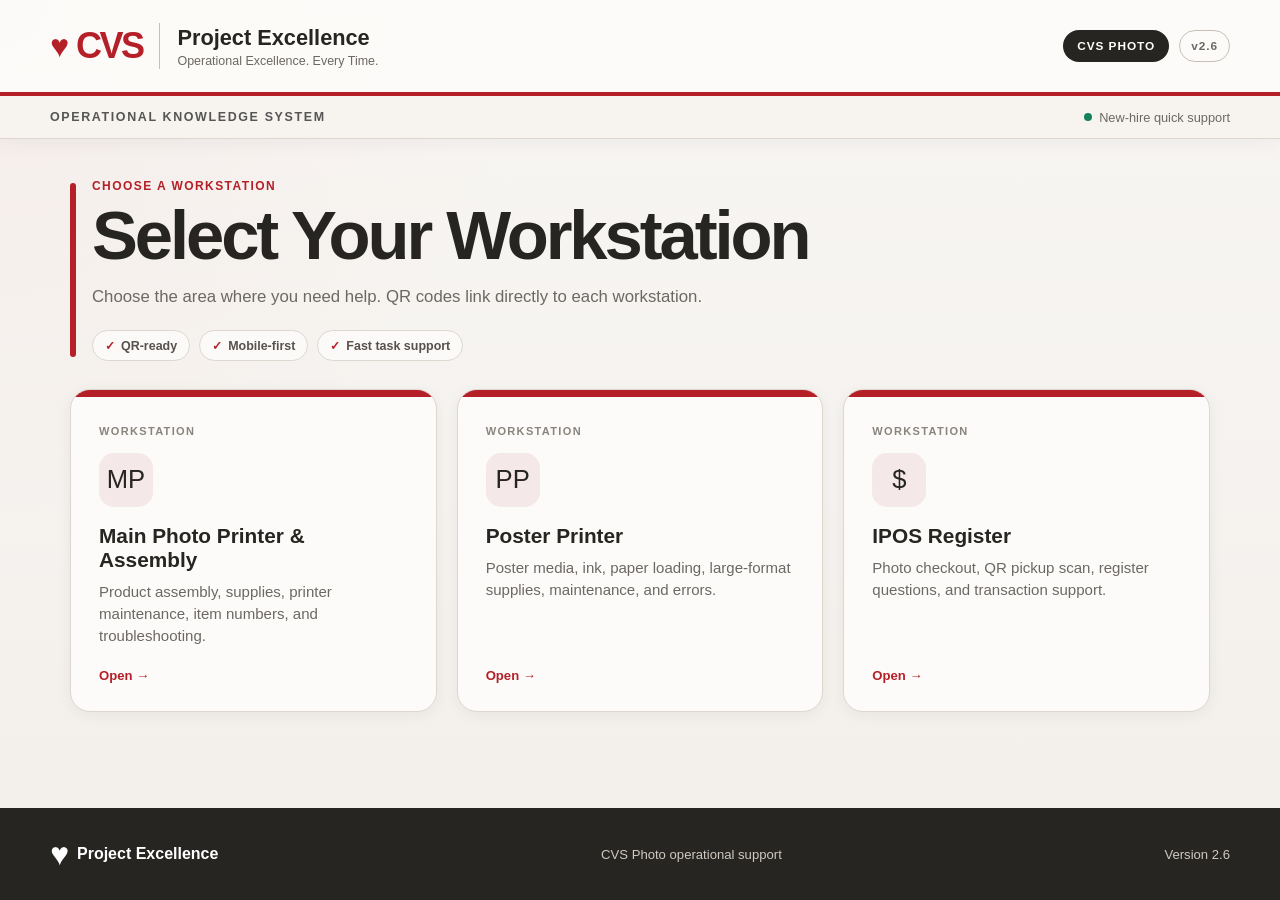
==== index.html @ 7163fd28 "Improve product guide presentation images" ====
<!doctype html>
<html lang="en">
<head>
  <meta charset="utf-8" />
  <meta name="viewport" content="width=device-width, initial-scale=1" />
  <meta http-equiv="Cache-Control" content="no-cache, no-store, must-revalidate" />
  <meta http-equiv="Pragma" content="no-cache" />
  <meta http-equiv="Expires" content="0" />
  <meta name="theme-color" content="#b51f27" />
  <meta name="description" content="Project Excellence — CVS Photo operational support." />
  <title>Project Excellence | CVS Photo</title>
  <link rel="stylesheet" href="styles.css?v=20260712-product-image-polish" />
  <link rel="stylesheet" href="guide.css?v=20260712-product-image-polish" />
</head>
<body>
  <div id="app"></div>
  <script src="data.js?v=20260712-product-images-v3"></script>
  <script src="app.js?v=20260712-product-image-polish"></script>
</body>
</html>
---- styles.css ----
:root{--red:#b51f27;--red-dark:#8f171d;--red-soft:#f5e8e8;--ink:#272522;--muted:#6c6863;--paper:#fcfbf9;--canvas:#f2efeb;--line:#ddd7d0;--line-dark:#c8c0b7;--success:#16815d;--shadow:0 10px 30px rgba(49,43,38,.08);--shadow-soft:0 3px 14px rgba(49,43,38,.06);--radius:20px}*{box-sizing:border-box}html{scroll-behavior:smooth}body{margin:0;color:var(--ink);background:radial-gradient(circle at top left,rgba(181,31,39,.035),transparent 34rem),linear-gradient(180deg,#f8f6f3,var(--canvas));font-family:Arial,Helvetica,sans-serif;-webkit-font-smoothing:antialiased}button,input{font:inherit}button{color:inherit}.app-shell{min-height:100vh;display:flex;flex-direction:column}.sr-only{position:absolute;width:1px;height:1px;padding:0;margin:-1px;overflow:hidden;clip:rect(0,0,0,0);white-space:nowrap;border:0}.skip-link{position:absolute;left:-9999px;top:8px;z-index:20;padding:10px 14px;border-radius:8px;background:var(--ink);color:#fff}.skip-link:focus{left:8px}.site-header{background:rgba(252,251,249,.97);box-shadow:0 3px 18px rgba(49,43,38,.055)}.brand-row{width:min(1180px,calc(100% - 40px));min-height:92px;margin:auto;display:flex;align-items:center;justify-content:space-between;gap:24px}.brand-lockup{display:inline-flex;align-items:center;gap:17px;border:0;padding:0;background:transparent;cursor:pointer;text-align:left}.brand-lockup:focus-visible,.card:focus-visible,.back-btn:focus-visible,.primary-action:focus-visible{outline:4px solid rgba(181,31,39,.18);outline-offset:3px}.cvs-brand{display:inline-flex;align-items:center;gap:7px;color:var(--red)}.heart-text{font-size:2rem;line-height:1}.cvs-word{font-size:2.25rem;font-weight:900;letter-spacing:-.07em}.brand-divider{width:1px;height:46px;background:var(--line-dark)}.project-name{display:grid;gap:3px}.project-name strong{font-size:1.36rem}.project-name small{font-size:.78rem;color:var(--muted)}.header-tools{display:flex;align-items:center;gap:10px}.department-pill,.version-pill{display:inline-flex;align-items:center;min-height:32px;border-radius:999px;font-size:.74rem;font-weight:800;letter-spacing:.08em}.department-pill{background:var(--ink);color:#fff;padding:7px 14px}.version-pill{border:1px solid var(--line-dark);color:var(--muted);padding:7px 11px}.red-rule{height:4px;background:var(--red)}.context-row{background:#f7f4f0;border-bottom:1px solid var(--line)}.context-inner{width:min(1180px,calc(100% - 40px));min-height:42px;margin:auto;display:flex;align-items:center;justify-content:space-between;gap:20px}.context-label{font-size:.78rem;text-transform:uppercase;letter-spacing:.13em;font-weight:800;color:#555}.context-status{display:inline-flex;align-items:center;gap:7px;font-size:.8rem;color:var(--muted)}.context-status span{width:8px;height:8px;border-radius:50%;background:var(--success)}.container{width:min(1180px,100%);margin:auto;padding:32px 20px 70px;flex:1;outline:0}.back-btn,.primary-action{min-height:44px;display:inline-flex;align-items:center;justify-content:center;padding:10px 17px;border:1px solid var(--line-dark);border-radius:999px;background:var(--paper);font-weight:800;cursor:pointer;box-shadow:var(--shadow-soft)}.back-btn{min-width:102px;margin:0 0 18px}.primary-action{background:var(--red);color:#fff;border-color:var(--red)}.page-heading{position:relative;max-width:900px;margin:8px 0 28px;padding-left:22px}.page-heading:before{content:"";position:absolute;left:0;top:4px;bottom:4px;width:6px;border-radius:999px;background:var(--red)}.eyebrow{margin:0 0 8px;color:var(--red);font-size:.75rem;font-weight:900;letter-spacing:.12em;text-transform:uppercase}.page-heading h1{margin:0;font-size:clamp(2rem,5vw,3.55rem);line-height:1.03;letter-spacing:-.045em}.page-description{margin:12px 0 0;max-width:780px;color:var(--muted);font-size:1.05rem;line-height:1.55}.home-heading h1{font-size:clamp(2.45rem,6vw,4.3rem)}.hero-chips{display:flex;flex-wrap:wrap;gap:9px;margin-top:20px}.hero-chips span{padding:7px 12px;border:1px solid var(--line);border-radius:999px;background:#fbfaf8;color:#57524d;font-size:.78rem;font-weight:700}.hero-chips span:before{content:"✓";margin-right:6px;color:var(--red)}.card-grid{display:grid;grid-template-columns:repeat(3,minmax(0,1fr));gap:20px}.card{position:relative;min-height:238px;display:flex;flex-direction:column;align-items:flex-start;overflow:hidden;padding:28px;border:1px solid var(--line);border-radius:var(--radius);background:var(--paper);text-align:left;cursor:pointer;box-shadow:var(--shadow-soft);transition:.18s ease}.card:before{content:"";position:absolute;inset:0 0 auto;height:7px;background:var(--red)}.card:hover{transform:translateY(-3px);box-shadow:var(--shadow)}.card-meta{margin:7px 0 16px;color:#8a847e;font-size:.69rem;font-weight:900;letter-spacing:.12em}.card-icon{width:54px;height:54px;display:grid;place-items:center;margin-bottom:17px;border-radius:15px;background:var(--red-soft);font-size:1.6rem}.card-title{font-size:1.3rem;font-weight:900}.card-desc{margin-top:9px;color:var(--muted);font-size:.94rem;line-height:1.48}.card-action{margin-top:auto;padding-top:20px;color:var(--red);font-size:.82rem;font-weight:900}.search-panel{display:grid;grid-template-columns:auto minmax(170px,1fr) minmax(260px,440px) auto;align-items:center;gap:15px;margin-bottom:18px;padding:18px;border:1px solid var(--line);border-radius:16px;background:var(--paper);box-shadow:var(--shadow-soft)}.search-icon{width:46px;height:46px;display:grid;place-items:center;border-radius:13px;background:var(--red-soft);color:var(--red);font-size:1.5rem}.search-copy{display:grid;gap:4px}.search-copy span,.search-results{color:var(--muted);font-size:.82rem}.search{width:100%;min-height:48px;border:1.5px solid var(--line-dark);border-radius:12px;padding:12px 15px;background:#f7f4f0}.search:focus{border-color:var(--red);outline:3px solid rgba(181,31,39,.11)}.table-wrap{overflow-x:auto;border:1px solid var(--line);border-radius:16px;background:var(--paper);box-shadow:var(--shadow-soft)}table{width:100%;border-collapse:collapse;min-width:760px}th{padding:15px 16px;background:var(--ink);color:#fff;text-align:left;font-size:.78rem;text-transform:uppercase}td{padding:15px 16px;border-bottom:1px solid #ece8e3;vertical-align:top;line-height:1.45}tr[hidden]{display:none}.guide{overflow:hidden;border:1px solid var(--line);border-radius:var(--radius);background:var(--paper);box-shadow:var(--shadow)}.guide-banner{display:flex;align-items:center;gap:15px;padding:22px 26px;background:linear-gradient(135deg,var(--red-dark),var(--red));color:#fff}.guide-banner.dark{background:var(--ink)}.guide-banner-icon{width:48px;height:48px;display:grid;place-items:center;border-radius:13px;background:rgba(255,255,255,.14)}.guide-banner span{display:block;font-size:.7rem;font-weight:900;letter-spacing:.12em}.guide-banner strong{font-size:1.26rem}.info-grid{display:grid;grid-template-columns:repeat(3,1fr);gap:13px;padding:22px 26px;border-bottom:1px solid var(--line)}.info-box{padding:14px;border:1px solid var(--line);border-radius:13px;background:#f7f4f0}.info-label{margin-bottom:6px;color:var(--muted);font-size:.72rem;font-weight:900;text-transform:uppercase}.status-pill{display:inline-flex;padding:6px 9px;border-radius:999px;background:#f4e4bd;color:#6c4c00;font-size:.76rem;font-weight:800}.guide-section{display:grid;grid-template-columns:52px 1fr;gap:17px;padding:25px 28px;border-bottom:1px solid #ece8e3}.section-number{width:44px;height:44px;display:grid;place-items:center;border-radius:50%;background:var(--red-soft);color:var(--red);font-weight:900}.support-grid{display:grid;grid-template-columns:repeat(2,1fr)}.support-grid section{padding:25px 28px}.support-grid section+section{border-left:1px solid #ece8e3}.support-grid ul{list-style:none;padding:0}.support-grid li{display:grid;gap:6px;padding:12px 0;border-bottom:1px solid #ece8e3}.support-grid li span{color:var(--muted);font-size:.82rem}.employee-guide{display:grid;gap:24px}.guide-intro,.completion-panel{display:grid;grid-template-columns:minmax(0,1.6fr) minmax(220px,.7fr);gap:24px;align-items:start;padding:clamp(20px,4vw,32px);border:1px solid var(--line);border-radius:var(--radius);background:var(--paper);box-shadow:var(--shadow-soft)}.guide-intro h3,.completion-panel h3{margin:0 0 12px;font-size:1.35rem}.guide-intro ul,.completion-panel ul{margin:0;padding-left:22px}.guide-intro li,.completion-panel li{margin:8px 0;line-height:1.5}.time-card{display:grid;gap:8px;padding:18px;border-radius:16px;background:var(--ink);color:#fff}.time-card span{font-size:.75rem;font-weight:900;letter-spacing:.1em;text-transform:uppercase;color:#ddd7d0}.time-card strong{font-size:1.25rem}.visual-steps{display:grid;grid-template-columns:repeat(2,minmax(0,1fr));gap:22px}.visual-step{overflow:hidden;border:1px solid var(--line);border-radius:var(--radius);background:var(--paper);box-shadow:var(--shadow-soft)}.visual-step-media{aspect-ratio:3/2;background:#eee9e3}.visual-step-media img{display:block;width:100%;height:100%;object-fit:cover}.visual-step-copy{display:grid;grid-template-columns:48px minmax(0,1fr);gap:14px;padding:20px}.visual-step-number{width:44px;height:44px;display:grid;place-items:center;border-radius:50%;background:var(--red);color:#fff;font-weight:900;font-size:1.1rem}.visual-step h3{margin:2px 0 8px;font-size:1.2rem}.visual-step p{margin:0;color:var(--muted);line-height:1.52}.stop-card{display:grid;grid-template-columns:38px 1fr;gap:12px;padding:16px;border:1px solid #e1c2a3;border-radius:14px;background:#f7efe4}.stop-card>span{width:34px;height:34px;display:grid;place-items:center;border-radius:50%;background:var(--red-dark);color:#fff;font-weight:900}.stop-card p{margin:3px 0;line-height:1.5}.site-footer{margin-top:auto;background:var(--ink);color:#fff}.footer-inner{width:min(1180px,calc(100% - 40px));min-height:92px;margin:auto;display:flex;align-items:center;justify-content:space-between;gap:20px}.footer-brand{display:flex;align-items:center;gap:8px;font-weight:900}.footer-inner p,.footer-version{color:#cfc9c2;font-size:.82rem}@media(max-width:920px){.card-grid,.visual-steps{grid-template-columns:repeat(2,minmax(0,1fr))}.search-panel{grid-template-columns:auto 1fr}.search,.search-results{grid-column:1/-1}}@media(max-width:700px){.brand-row,.context-inner,.footer-inner{width:min(100% - 28px,1180px)}.brand-row{min-height:82px}.cvs-word{font-size:1.8rem}.project-name strong{font-size:1.05rem}.project-name small,.department-pill,.context-status{display:none}.container{padding:24px 14px 52px}.page-heading{padding-left:17px}.card-grid,.visual-steps,.info-grid,.guide-intro,.completion-panel,.support-grid{grid-template-columns:1fr}.card{min-height:218px;padding:24px}.support-grid section+section{border-left:0;border-top:1px solid #ece8e3}.visual-step-copy{padding:17px}.footer-inner{min-height:112px;flex-wrap:wrap;padding:22px 0}.footer-inner p{width:100%;order:3}}@media(max-width:480px){.brand-row{gap:10px}.brand-lockup{gap:10px}.brand-divider{display:none}.project-name strong{font-size:.95rem}.version-pill{padding:6px 8px}.page-heading h1{font-size:2rem}.visual-step-copy{grid-template-columns:40px 1fr}.visual-step-number{width:38px;height:38px}}@media(prefers-reduced-motion:reduce){*{scroll-behavior:auto!important;transition:none!important}}
---- guide.css ----
.simple-guide{overflow:hidden}.simple-guide .guide-section{align-items:start}.simple-guide .guide-section.material-note,.simple-guide .guide-steps-section{grid-template-columns:1fr}.simple-guide .guide-section>div{min-width:0}.simple-guide .guide-section h3{margin:6px 0 10px;font-size:1.35rem}.simple-guide .guide-section p{margin:0;color:var(--muted);line-height:1.58}.simple-guide .guide-steps-section{border-bottom:0}.simple-guide .guide-steps-section .visual-steps{margin-top:20px}.simple-guide .instruction-step{overflow:hidden}.simple-guide .visual-step-media{display:block;aspect-ratio:auto;padding:0;background:#f4f1ed;overflow:hidden}.simple-guide .visual-step-media:before{content:none}.simple-guide .visual-step-media img{display:block;width:100%;height:auto;max-width:940px;margin:0 auto;object-fit:contain;background:#f4f1ed;border-radius:0;box-shadow:none;image-rendering:auto}.simple-guide .visual-step-copy>div{min-width:0}.simple-guide .visual-step h3{margin:2px 0 8px;font-size:1.2rem}.simple-guide .visual-step p{margin:0;color:var(--muted);line-height:1.52}@media(max-width:700px){.simple-guide .guide-section{grid-template-columns:44px minmax(0,1fr);gap:13px;padding:20px 16px}.simple-guide .guide-section.material-note,.simple-guide .guide-steps-section{grid-template-columns:1fr}.simple-guide .section-number{width:40px;height:40px}.simple-guide .guide-steps-section .visual-steps{grid-template-columns:1fr;gap:18px}}@media(max-width:480px){.simple-guide .visual-step-copy{grid-template-columns:40px minmax(0,1fr);padding:16px}.simple-guide .visual-step-number{width:38px;height:38px}}
.printer-guide{display:grid;gap:0}.printer-hero{display:grid;grid-template-columns:minmax(0,1fr) minmax(320px,.9fr);gap:24px;align-items:stretch;padding:28px;border-bottom:1px solid #ece8e3}.printer-hero h3{margin:0 0 10px;font-size:1.45rem}.printer-hero p{margin:0;color:var(--muted);line-height:1.56}.printer-hero figure{margin:0;overflow:hidden;border:1px solid var(--line);border-radius:16px;background:#f4f1ed}.printer-hero img{display:block;width:100%;height:100%;min-height:280px;object-fit:cover}.printer-actions{display:grid;grid-template-columns:repeat(2,minmax(0,1fr));gap:12px;margin-top:20px}.printer-action{min-height:108px;display:grid;grid-template-columns:auto minmax(0,1fr);gap:4px 10px;align-content:start;padding:15px;border:1px solid var(--line);border-radius:12px;background:#f7f4f0;text-align:left;cursor:pointer}.printer-action:hover{border-color:var(--red);background:#fff}.printer-action span{grid-row:1/3;width:42px;height:42px;display:grid;place-items:center;border-radius:50%;background:var(--red);color:#fff;font-size:.72rem;font-weight:900}.printer-action strong{font-size:1rem}.printer-action small{color:var(--muted);line-height:1.35}.printer-panels{display:grid;grid-template-columns:repeat(3,minmax(0,1fr));gap:0;border-bottom:1px solid #ece8e3}.printer-panel{padding:24px 26px}.printer-panel+.printer-panel{border-left:1px solid #ece8e3}.printer-panel h3{margin:0 0 12px;font-size:1.16rem}.printer-panel ul,.printer-checks ul{display:grid;gap:9px;margin:0;padding:0;list-style:none}.printer-panel li,.printer-checks li{position:relative;padding-left:20px;color:var(--muted);line-height:1.45}.printer-panel li:before,.printer-checks li:before{content:"";position:absolute;left:0;top:.58em;width:8px;height:8px;border-radius:50%;background:var(--red)}.printer-guide .guide-steps-section{grid-template-columns:1fr;border-bottom:1px solid #ece8e3}.printer-checks{display:grid;grid-template-columns:minmax(220px,.55fr) minmax(0,1fr);gap:24px;padding:26px 28px}.printer-checks h3{margin:0;font-size:1.25rem}@media(max-width:860px){.printer-hero,.printer-checks{grid-template-columns:1fr}.printer-panels{grid-template-columns:1fr}.printer-panel+.printer-panel{border-left:0;border-top:1px solid #ece8e3}.printer-hero img{height:auto;min-height:0}}@media(max-width:560px){.printer-hero{padding:20px 16px}.printer-actions{grid-template-columns:1fr}.printer-action{min-height:0}.printer-panel,.printer-checks{padding:20px 16px}.printer-guide .guide-steps-section{grid-template-columns:1fr;padding:20px 16px}}
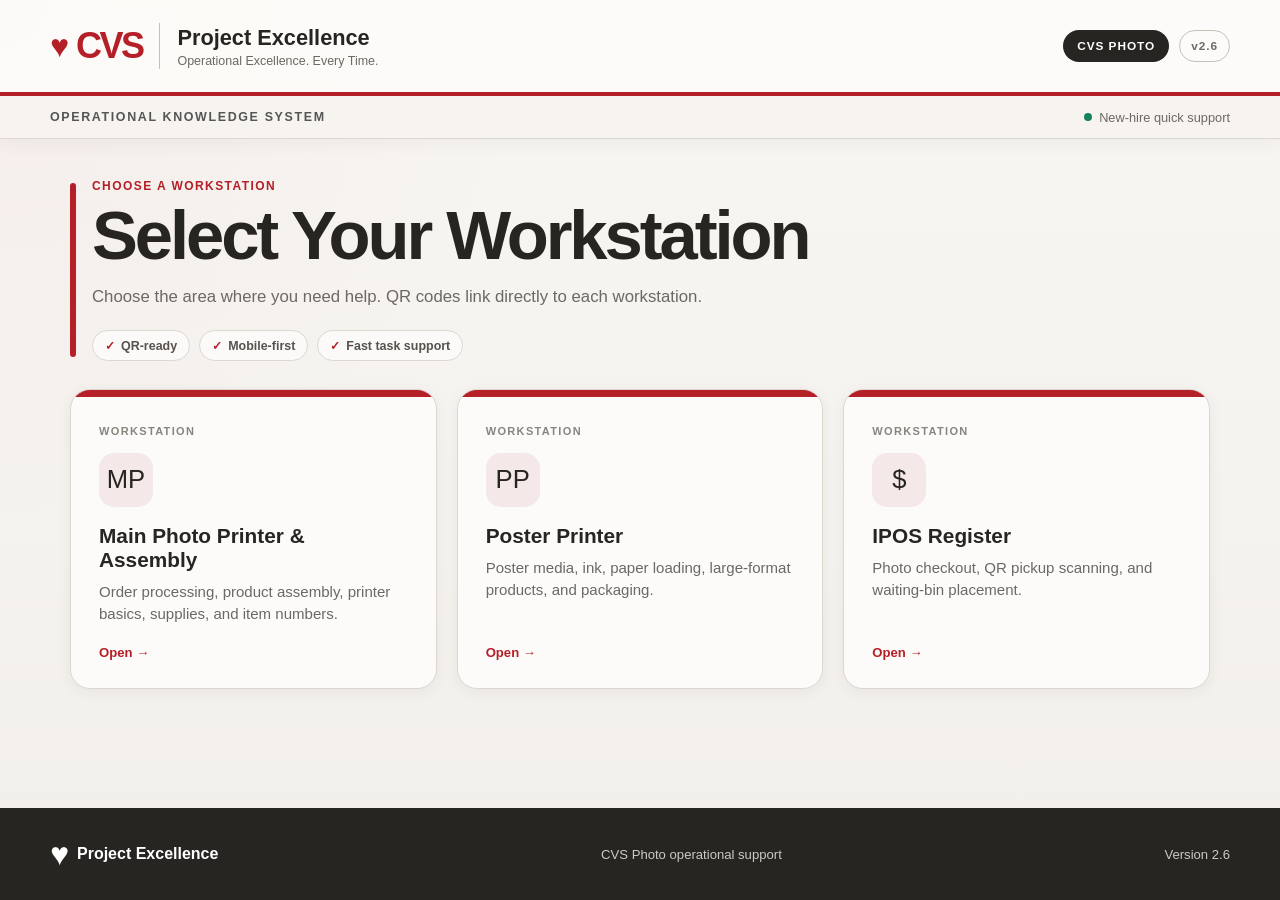
==== commit 55bff4ca: "Make basic photo guides operational" ====
--- a/index.html
+++ b/index.html
@@ -14,7 +14,7 @@
 </head>
 <body>
   <div id="app"></div>
-  <script src="data.js?v=20260712-product-images-v3"></script>
+  <script src="data.js?v=20260712-basic-guide-completion"></script>
   <script src="app.js?v=20260712-product-image-polish"></script>
 </body>
 </html>
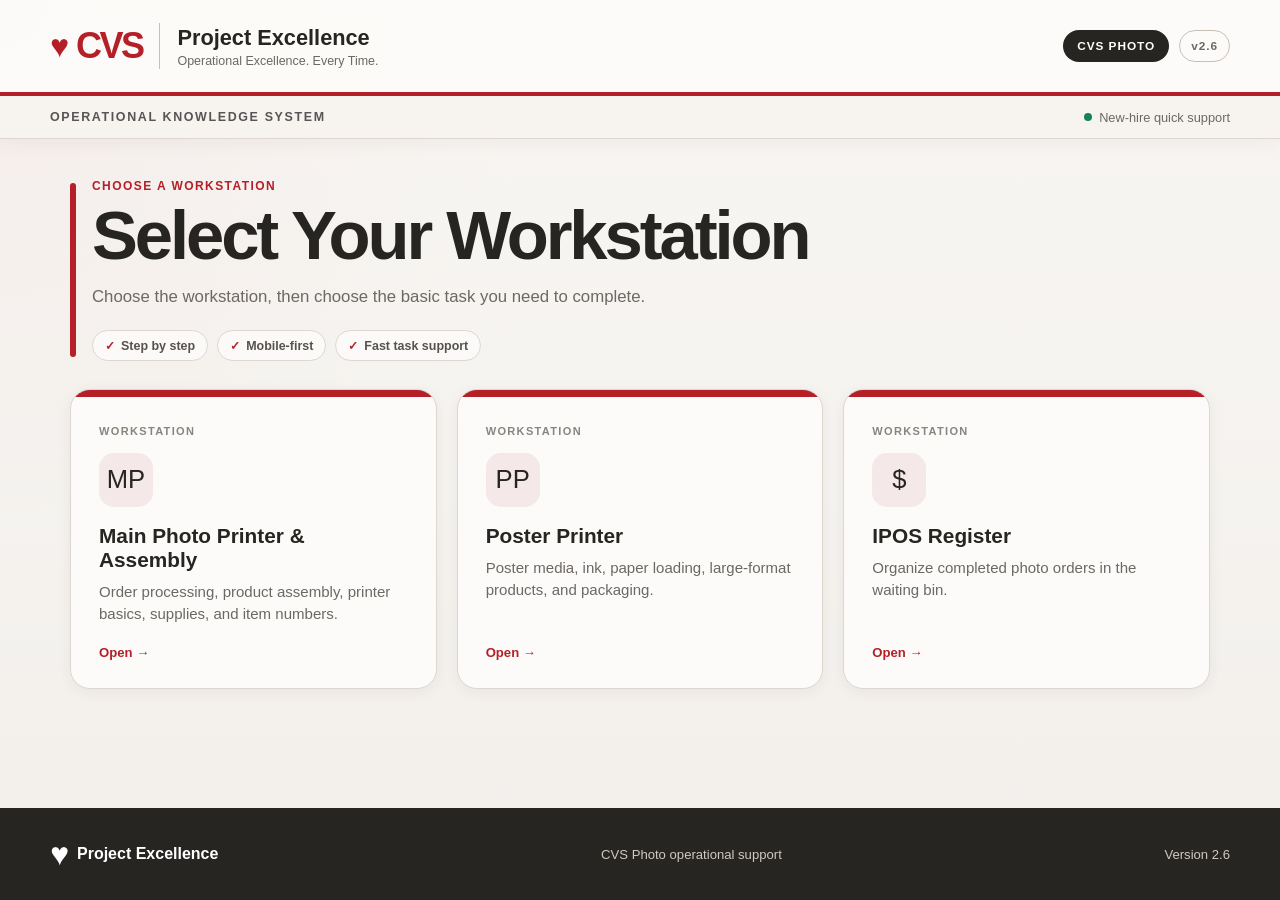
==== commit 5b8c2a54: "Make operational guides new-hire ready" ====
--- a/index.html
+++ b/index.html
@@ -9,12 +9,12 @@
   <meta name="theme-color" content="#b51f27" />
   <meta name="description" content="Project Excellence — CVS Photo operational support." />
   <title>Project Excellence | CVS Photo</title>
-  <link rel="stylesheet" href="styles.css?v=20260712-product-image-polish" />
-  <link rel="stylesheet" href="guide.css?v=20260712-product-image-polish" />
+  <link rel="stylesheet" href="styles.css?v=20260713-operational-qa" />
+  <link rel="stylesheet" href="guide.css?v=20260713-operational-qa" />
 </head>
 <body>
   <div id="app"></div>
-  <script src="data.js?v=20260712-basic-guide-completion"></script>
-  <script src="app.js?v=20260712-product-image-polish"></script>
+  <script src="data.js?v=20260713-operational-qa"></script>
+  <script src="app.js?v=20260713-operational-qa"></script>
 </body>
 </html>
--- a/styles.css
+++ b/styles.css
@@ -1 +1,2 @@
-:root{--red:#b51f27;--red-dark:#8f171d;--red-soft:#f5e8e8;--ink:#272522;--muted:#6c6863;--paper:#fcfbf9;--canvas:#f2efeb;--line:#ddd7d0;--line-dark:#c8c0b7;--success:#16815d;--shadow:0 10px 30px rgba(49,43,38,.08);--shadow-soft:0 3px 14px rgba(49,43,38,.06);--radius:20px}*{box-sizing:border-box}html{scroll-behavior:smooth}body{margin:0;color:var(--ink);background:radial-gradient(circle at top left,rgba(181,31,39,.035),transparent 34rem),linear-gradient(180deg,#f8f6f3,var(--canvas));font-family:Arial,Helvetica,sans-serif;-webkit-font-smoothing:antialiased}button,input{font:inherit}button{color:inherit}.app-shell{min-height:100vh;display:flex;flex-direction:column}.sr-only{position:absolute;width:1px;height:1px;padding:0;margin:-1px;overflow:hidden;clip:rect(0,0,0,0);white-space:nowrap;border:0}.skip-link{position:absolute;left:-9999px;top:8px;z-index:20;padding:10px 14px;border-radius:8px;background:var(--ink);color:#fff}.skip-link:focus{left:8px}.site-header{background:rgba(252,251,249,.97);box-shadow:0 3px 18px rgba(49,43,38,.055)}.brand-row{width:min(1180px,calc(100% - 40px));min-height:92px;margin:auto;display:flex;align-items:center;justify-content:space-between;gap:24px}.brand-lockup{display:inline-flex;align-items:center;gap:17px;border:0;padding:0;background:transparent;cursor:pointer;text-align:left}.brand-lockup:focus-visible,.card:focus-visible,.back-btn:focus-visible,.primary-action:focus-visible{outline:4px solid rgba(181,31,39,.18);outline-offset:3px}.cvs-brand{display:inline-flex;align-items:center;gap:7px;color:var(--red)}.heart-text{font-size:2rem;line-height:1}.cvs-word{font-size:2.25rem;font-weight:900;letter-spacing:-.07em}.brand-divider{width:1px;height:46px;background:var(--line-dark)}.project-name{display:grid;gap:3px}.project-name strong{font-size:1.36rem}.project-name small{font-size:.78rem;color:var(--muted)}.header-tools{display:flex;align-items:center;gap:10px}.department-pill,.version-pill{display:inline-flex;align-items:center;min-height:32px;border-radius:999px;font-size:.74rem;font-weight:800;letter-spacing:.08em}.department-pill{background:var(--ink);color:#fff;padding:7px 14px}.version-pill{border:1px solid var(--line-dark);color:var(--muted);padding:7px 11px}.red-rule{height:4px;background:var(--red)}.context-row{background:#f7f4f0;border-bottom:1px solid var(--line)}.context-inner{width:min(1180px,calc(100% - 40px));min-height:42px;margin:auto;display:flex;align-items:center;justify-content:space-between;gap:20px}.context-label{font-size:.78rem;text-transform:uppercase;letter-spacing:.13em;font-weight:800;color:#555}.context-status{display:inline-flex;align-items:center;gap:7px;font-size:.8rem;color:var(--muted)}.context-status span{width:8px;height:8px;border-radius:50%;background:var(--success)}.container{width:min(1180px,100%);margin:auto;padding:32px 20px 70px;flex:1;outline:0}.back-btn,.primary-action{min-height:44px;display:inline-flex;align-items:center;justify-content:center;padding:10px 17px;border:1px solid var(--line-dark);border-radius:999px;background:var(--paper);font-weight:800;cursor:pointer;box-shadow:var(--shadow-soft)}.back-btn{min-width:102px;margin:0 0 18px}.primary-action{background:var(--red);color:#fff;border-color:var(--red)}.page-heading{position:relative;max-width:900px;margin:8px 0 28px;padding-left:22px}.page-heading:before{content:"";position:absolute;left:0;top:4px;bottom:4px;width:6px;border-radius:999px;background:var(--red)}.eyebrow{margin:0 0 8px;color:var(--red);font-size:.75rem;font-weight:900;letter-spacing:.12em;text-transform:uppercase}.page-heading h1{margin:0;font-size:clamp(2rem,5vw,3.55rem);line-height:1.03;letter-spacing:-.045em}.page-description{margin:12px 0 0;max-width:780px;color:var(--muted);font-size:1.05rem;line-height:1.55}.home-heading h1{font-size:clamp(2.45rem,6vw,4.3rem)}.hero-chips{display:flex;flex-wrap:wrap;gap:9px;margin-top:20px}.hero-chips span{padding:7px 12px;border:1px solid var(--line);border-radius:999px;background:#fbfaf8;color:#57524d;font-size:.78rem;font-weight:700}.hero-chips span:before{content:"✓";margin-right:6px;color:var(--red)}.card-grid{display:grid;grid-template-columns:repeat(3,minmax(0,1fr));gap:20px}.card{position:relative;min-height:238px;display:flex;flex-direction:column;align-items:flex-start;overflow:hidden;padding:28px;border:1px solid var(--line);border-radius:var(--radius);background:var(--paper);text-align:left;cursor:pointer;box-shadow:var(--shadow-soft);transition:.18s ease}.card:before{content:"";position:absolute;inset:0 0 auto;height:7px;background:var(--red)}.card:hover{transform:translateY(-3px);box-shadow:var(--shadow)}.card-meta{margin:7px 0 16px;color:#8a847e;font-size:.69rem;font-weight:900;letter-spacing:.12em}.card-icon{width:54px;height:54px;display:grid;place-items:center;margin-bottom:17px;border-radius:15px;background:var(--red-soft);font-size:1.6rem}.card-title{font-size:1.3rem;font-weight:900}.card-desc{margin-top:9px;color:var(--muted);font-size:.94rem;line-height:1.48}.card-action{margin-top:auto;padding-top:20px;color:var(--red);font-size:.82rem;font-weight:900}.search-panel{display:grid;grid-template-columns:auto minmax(170px,1fr) minmax(260px,440px) auto;align-items:center;gap:15px;margin-bottom:18px;padding:18px;border:1px solid var(--line);border-radius:16px;background:var(--paper);box-shadow:var(--shadow-soft)}.search-icon{width:46px;height:46px;display:grid;place-items:center;border-radius:13px;background:var(--red-soft);color:var(--red);font-size:1.5rem}.search-copy{display:grid;gap:4px}.search-copy span,.search-results{color:var(--muted);font-size:.82rem}.search{width:100%;min-height:48px;border:1.5px solid var(--line-dark);border-radius:12px;padding:12px 15px;background:#f7f4f0}.search:focus{border-color:var(--red);outline:3px solid rgba(181,31,39,.11)}.table-wrap{overflow-x:auto;border:1px solid var(--line);border-radius:16px;background:var(--paper);box-shadow:var(--shadow-soft)}table{width:100%;border-collapse:collapse;min-width:760px}th{padding:15px 16px;background:var(--ink);color:#fff;text-align:left;font-size:.78rem;text-transform:uppercase}td{padding:15px 16px;border-bottom:1px solid #ece8e3;vertical-align:top;line-height:1.45}tr[hidden]{display:none}.guide{overflow:hidden;border:1px solid var(--line);border-radius:var(--radius);background:var(--paper);box-shadow:var(--shadow)}.guide-banner{display:flex;align-items:center;gap:15px;padding:22px 26px;background:linear-gradient(135deg,var(--red-dark),var(--red));color:#fff}.guide-banner.dark{background:var(--ink)}.guide-banner-icon{width:48px;height:48px;display:grid;place-items:center;border-radius:13px;background:rgba(255,255,255,.14)}.guide-banner span{display:block;font-size:.7rem;font-weight:900;letter-spacing:.12em}.guide-banner strong{font-size:1.26rem}.info-grid{display:grid;grid-template-columns:repeat(3,1fr);gap:13px;padding:22px 26px;border-bottom:1px solid var(--line)}.info-box{padding:14px;border:1px solid var(--line);border-radius:13px;background:#f7f4f0}.info-label{margin-bottom:6px;color:var(--muted);font-size:.72rem;font-weight:900;text-transform:uppercase}.status-pill{display:inline-flex;padding:6px 9px;border-radius:999px;background:#f4e4bd;color:#6c4c00;font-size:.76rem;font-weight:800}.guide-section{display:grid;grid-template-columns:52px 1fr;gap:17px;padding:25px 28px;border-bottom:1px solid #ece8e3}.section-number{width:44px;height:44px;display:grid;place-items:center;border-radius:50%;background:var(--red-soft);color:var(--red);font-weight:900}.support-grid{display:grid;grid-template-columns:repeat(2,1fr)}.support-grid section{padding:25px 28px}.support-grid section+section{border-left:1px solid #ece8e3}.support-grid ul{list-style:none;padding:0}.support-grid li{display:grid;gap:6px;padding:12px 0;border-bottom:1px solid #ece8e3}.support-grid li span{color:var(--muted);font-size:.82rem}.employee-guide{display:grid;gap:24px}.guide-intro,.completion-panel{display:grid;grid-template-columns:minmax(0,1.6fr) minmax(220px,.7fr);gap:24px;align-items:start;padding:clamp(20px,4vw,32px);border:1px solid var(--line);border-radius:var(--radius);background:var(--paper);box-shadow:var(--shadow-soft)}.guide-intro h3,.completion-panel h3{margin:0 0 12px;font-size:1.35rem}.guide-intro ul,.completion-panel ul{margin:0;padding-left:22px}.guide-intro li,.completion-panel li{margin:8px 0;line-height:1.5}.time-card{display:grid;gap:8px;padding:18px;border-radius:16px;background:var(--ink);color:#fff}.time-card span{font-size:.75rem;font-weight:900;letter-spacing:.1em;text-transform:uppercase;color:#ddd7d0}.time-card strong{font-size:1.25rem}.visual-steps{display:grid;grid-template-columns:repeat(2,minmax(0,1fr));gap:22px}.visual-step{overflow:hidden;border:1px solid var(--line);border-radius:var(--radius);background:var(--paper);box-shadow:var(--shadow-soft)}.visual-step-media{aspect-ratio:3/2;background:#eee9e3}.visual-step-media img{display:block;width:100%;height:100%;object-fit:cover}.visual-step-copy{display:grid;grid-template-columns:48px minmax(0,1fr);gap:14px;padding:20px}.visual-step-number{width:44px;height:44px;display:grid;place-items:center;border-radius:50%;background:var(--red);color:#fff;font-weight:900;font-size:1.1rem}.visual-step h3{margin:2px 0 8px;font-size:1.2rem}.visual-step p{margin:0;color:var(--muted);line-height:1.52}.stop-card{display:grid;grid-template-columns:38px 1fr;gap:12px;padding:16px;border:1px solid #e1c2a3;border-radius:14px;background:#f7efe4}.stop-card>span{width:34px;height:34px;display:grid;place-items:center;border-radius:50%;background:var(--red-dark);color:#fff;font-weight:900}.stop-card p{margin:3px 0;line-height:1.5}.site-footer{margin-top:auto;background:var(--ink);color:#fff}.footer-inner{width:min(1180px,calc(100% - 40px));min-height:92px;margin:auto;display:flex;align-items:center;justify-content:space-between;gap:20px}.footer-brand{display:flex;align-items:center;gap:8px;font-weight:900}.footer-inner p,.footer-version{color:#cfc9c2;font-size:.82rem}@media(max-width:920px){.card-grid,.visual-steps{grid-template-columns:repeat(2,minmax(0,1fr))}.search-panel{grid-template-columns:auto 1fr}.search,.search-results{grid-column:1/-1}}@media(max-width:700px){.brand-row,.context-inner,.footer-inner{width:min(100% - 28px,1180px)}.brand-row{min-height:82px}.cvs-word{font-size:1.8rem}.project-name strong{font-size:1.05rem}.project-name small,.department-pill,.context-status{display:none}.container{padding:24px 14px 52px}.page-heading{padding-left:17px}.card-grid,.visual-steps,.info-grid,.guide-intro,.completion-panel,.support-grid{grid-template-columns:1fr}.card{min-height:218px;padding:24px}.support-grid section+section{border-left:0;border-top:1px solid #ece8e3}.visual-step-copy{padding:17px}.footer-inner{min-height:112px;flex-wrap:wrap;padding:22px 0}.footer-inner p{width:100%;order:3}}@media(max-width:480px){.brand-row{gap:10px}.brand-lockup{gap:10px}.brand-divider{display:none}.project-name strong{font-size:.95rem}.version-pill{padding:6px 8px}.page-heading h1{font-size:2rem}.visual-step-copy{grid-template-columns:40px 1fr}.visual-step-number{width:38px;height:38px}}@media(prefers-reduced-motion:reduce){*{scroll-behavior:auto!important;transition:none!important}}+:root{--red:#b51f27;--red-dark:#8f171d;--red-soft:#f5e8e8;--ink:#272522;--muted:#6c6863;--paper:#fcfbf9;--canvas:#f2efeb;--line:#ddd7d0;--line-dark:#c8c0b7;--success:#16815d;--shadow:0 10px 30px rgba(49,43,38,.08);--shadow-soft:0 3px 14px rgba(49,43,38,.06);--radius:20px}*{box-sizing:border-box}html{scroll-behavior:smooth}body{margin:0;color:var(--ink);background:radial-gradient(circle at top left,rgba(181,31,39,.035),transparent 34rem),linear-gradient(180deg,#f8f6f3,var(--canvas));font-family:Arial,Helvetica,sans-serif;-webkit-font-smoothing:antialiased}button,input{font:inherit}button{color:inherit}.app-shell{min-height:100vh;display:flex;flex-direction:column}.sr-only{position:absolute;width:1px;height:1px;padding:0;margin:-1px;overflow:hidden;clip:rect(0,0,0,0);white-space:nowrap;border:0}.skip-link{position:absolute;left:-9999px;top:8px;z-index:20;padding:10px 14px;border-radius:8px;background:var(--ink);color:#fff}.skip-link:focus{left:8px}.site-header{background:rgba(252,251,249,.97);box-shadow:0 3px 18px rgba(49,43,38,.055)}.brand-row{width:min(1180px,calc(100% - 40px));min-height:92px;margin:auto;display:flex;align-items:center;justify-content:space-between;gap:24px}.brand-lockup{display:inline-flex;align-items:center;gap:17px;border:0;padding:0;background:transparent;cursor:pointer;text-align:left}.brand-lockup:focus-visible,.card:focus-visible,.back-btn:focus-visible,.primary-action:focus-visible{outline:4px solid rgba(181,31,39,.18);outline-offset:3px}.cvs-brand{display:inline-flex;align-items:center;gap:7px;color:var(--red)}.heart-text{font-size:2rem;line-height:1}.cvs-word{font-size:2.25rem;font-weight:900;letter-spacing:-.07em}.brand-divider{width:1px;height:46px;background:var(--line-dark)}.project-name{display:grid;gap:3px}.project-name strong{font-size:1.36rem}.project-name small{font-size:.78rem;color:var(--muted)}.header-tools{display:flex;align-items:center;gap:10px}.department-pill,.version-pill{display:inline-flex;align-items:center;min-height:32px;border-radius:999px;font-size:.74rem;font-weight:800;letter-spacing:.08em}.department-pill{background:var(--ink);color:#fff;padding:7px 14px}.version-pill{border:1px solid var(--line-dark);color:var(--muted);padding:7px 11px}.red-rule{height:4px;background:var(--red)}.context-row{background:#f7f4f0;border-bottom:1px solid var(--line)}.context-inner{width:min(1180px,calc(100% - 40px));min-height:42px;margin:auto;display:flex;align-items:center;justify-content:space-between;gap:20px}.context-label{font-size:.78rem;text-transform:uppercase;letter-spacing:.13em;font-weight:800;color:#555}.context-status{display:inline-flex;align-items:center;gap:7px;font-size:.8rem;color:var(--muted)}.context-status span{width:8px;height:8px;border-radius:50%;background:var(--success)}.container{width:min(1180px,100%);margin:auto;padding:32px 20px 70px;flex:1;outline:0}.back-btn,.primary-action{min-height:44px;display:inline-flex;align-items:center;justify-content:center;padding:10px 17px;border:1px solid var(--line-dark);border-radius:999px;background:var(--paper);font-weight:800;cursor:pointer;box-shadow:var(--shadow-soft)}.back-btn{min-width:102px;margin:0 0 18px}.primary-action{background:var(--red);color:#fff;border-color:var(--red)}.page-heading{position:relative;max-width:900px;margin:8px 0 28px;padding-left:22px}.page-heading:before{content:"";position:absolute;left:0;top:4px;bottom:4px;width:6px;border-radius:999px;background:var(--red)}.eyebrow{margin:0 0 8px;color:var(--red);font-size:.75rem;font-weight:900;letter-spacing:.12em;text-transform:uppercase}.page-heading h1{margin:0;font-size:clamp(2rem,5vw,3.55rem);line-height:1.03;letter-spacing:-.045em}.page-description{margin:12px 0 0;max-width:780px;color:var(--muted);font-size:1.05rem;line-height:1.55}.home-heading h1{font-size:clamp(2.45rem,6vw,4.3rem)}.hero-chips{display:flex;flex-wrap:wrap;gap:9px;margin-top:20px}.hero-chips span{padding:7px 12px;border:1px solid var(--line);border-radius:999px;background:#fbfaf8;color:#57524d;font-size:.78rem;font-weight:700}.hero-chips span:before{content:"✓";margin-right:6px;color:var(--red)}.card-grid{display:grid;grid-template-columns:repeat(3,minmax(0,1fr));gap:20px}.card{position:relative;min-height:238px;display:flex;flex-direction:column;align-items:flex-start;overflow:hidden;padding:28px;border:1px solid var(--line);border-radius:var(--radius);background:var(--paper);text-align:left;cursor:pointer;box-shadow:var(--shadow-soft);transition:.18s ease}.card:before{content:"";position:absolute;inset:0 0 auto;height:7px;background:var(--red)}.card:hover{transform:translateY(-3px);box-shadow:var(--shadow)}.card-meta{margin:7px 0 16px;color:#8a847e;font-size:.69rem;font-weight:900;letter-spacing:.12em}.card-icon{width:54px;height:54px;display:grid;place-items:center;margin-bottom:17px;border-radius:15px;background:var(--red-soft);font-size:1.6rem}.card-title{font-size:1.3rem;font-weight:900}.card-desc{margin-top:9px;color:var(--muted);font-size:.94rem;line-height:1.48}.card-action{margin-top:auto;padding-top:20px;color:var(--red);font-size:.82rem;font-weight:900}.search-panel{display:grid;grid-template-columns:auto minmax(170px,1fr) minmax(260px,440px) auto;align-items:center;gap:15px;margin-bottom:18px;padding:18px;border:1px solid var(--line);border-radius:16px;background:var(--paper);box-shadow:var(--shadow-soft)}.search-icon{width:46px;height:46px;display:grid;place-items:center;border-radius:13px;background:var(--red-soft);color:var(--red);font-size:1.5rem}.search-copy{display:grid;gap:4px}.search-copy span,.search-results{color:var(--muted);font-size:.82rem}.search{width:100%;min-height:48px;border:1.5px solid var(--line-dark);border-radius:12px;padding:12px 15px;background:#f7f4f0}.search:focus{border-color:var(--red);outline:3px solid rgba(181,31,39,.11)}.table-wrap{overflow-x:auto;border:1px solid var(--line);border-radius:16px;background:var(--paper);box-shadow:var(--shadow-soft)}table{width:100%;border-collapse:collapse;min-width:760px}th{padding:15px 16px;background:var(--ink);color:#fff;text-align:left;font-size:.78rem;text-transform:uppercase}td{padding:15px 16px;border-bottom:1px solid #ece8e3;vertical-align:top;line-height:1.45}tr[hidden]{display:none}.guide{overflow:hidden;border:1px solid var(--line);border-radius:var(--radius);background:var(--paper);box-shadow:var(--shadow)}.guide-banner{display:flex;align-items:center;gap:15px;padding:22px 26px;background:linear-gradient(135deg,var(--red-dark),var(--red));color:#fff}.guide-banner.dark{background:var(--ink)}.guide-banner-icon{width:48px;height:48px;display:grid;place-items:center;border-radius:13px;background:rgba(255,255,255,.14)}.guide-banner span{display:block;font-size:.7rem;font-weight:900;letter-spacing:.12em}.guide-banner strong{font-size:1.26rem}.info-grid{display:grid;grid-template-columns:repeat(3,1fr);gap:13px;padding:22px 26px;border-bottom:1px solid var(--line)}.info-box{padding:14px;border:1px solid var(--line);border-radius:13px;background:#f7f4f0}.info-label{margin-bottom:6px;color:var(--muted);font-size:.72rem;font-weight:900;text-transform:uppercase}.status-pill{display:inline-flex;padding:6px 9px;border-radius:999px;background:#f4e4bd;color:#6c4c00;font-size:.76rem;font-weight:800}.guide-section{display:grid;grid-template-columns:52px 1fr;gap:17px;padding:25px 28px;border-bottom:1px solid #ece8e3}.section-number{width:44px;height:44px;display:grid;place-items:center;border-radius:50%;background:var(--red-soft);color:var(--red);font-weight:900}.support-grid{display:grid;grid-template-columns:repeat(2,1fr)}.support-grid section{padding:25px 28px}.support-grid section+section{border-left:1px solid #ece8e3}.support-grid ul{list-style:none;padding:0}.support-grid li{display:grid;gap:6px;padding:12px 0;border-bottom:1px solid #ece8e3}.support-grid li span{color:var(--muted);font-size:.82rem}.employee-guide{display:grid;gap:24px}.guide-intro,.completion-panel{display:grid;grid-template-columns:minmax(0,1.6fr) minmax(220px,.7fr);gap:24px;align-items:start;padding:clamp(20px,4vw,32px);border:1px solid var(--line);border-radius:var(--radius);background:var(--paper);box-shadow:var(--shadow-soft)}.guide-intro h3,.completion-panel h3{margin:0 0 12px;font-size:1.35rem}.guide-intro ul,.completion-panel ul{margin:0;padding-left:22px}.guide-intro li,.completion-panel li{margin:8px 0;line-height:1.5}.time-card{display:grid;gap:8px;padding:18px;border-radius:16px;background:var(--ink);color:#fff}.time-card span{font-size:.75rem;font-weight:900;letter-spacing:.1em;text-transform:uppercase;color:#ddd7d0}.time-card strong{font-size:1.25rem}.visual-steps{display:grid;grid-template-columns:repeat(2,minmax(0,1fr));gap:22px}.visual-step{overflow:hidden;border:1px solid var(--line);border-radius:var(--radius);background:var(--paper);box-shadow:var(--shadow-soft)}.visual-step-media{aspect-ratio:3/2;background:#eee9e3}.visual-step-media img{display:block;width:100%;height:100%;object-fit:cover}.visual-step-copy{display:grid;grid-template-columns:48px minmax(0,1fr);gap:14px;padding:20px}.visual-step-number{width:44px;height:44px;display:grid;place-items:center;border-radius:50%;background:var(--red);color:#fff;font-weight:900;font-size:1.1rem}.visual-step h3{margin:2px 0 8px;font-size:1.2rem}.visual-step p{margin:0;color:var(--muted);line-height:1.52}.stop-card{display:grid;grid-template-columns:38px 1fr;gap:12px;padding:16px;border:1px solid #e1c2a3;border-radius:14px;background:#f7efe4}.stop-card>span{width:34px;height:34px;display:grid;place-items:center;border-radius:50%;background:var(--red-dark);color:#fff;font-weight:900}.stop-card p{margin:3px 0;line-height:1.5}.site-footer{margin-top:auto;background:var(--ink);color:#fff}.footer-inner{width:min(1180px,calc(100% - 40px));min-height:92px;margin:auto;display:flex;align-items:center;justify-content:space-between;gap:20px}.footer-brand{display:flex;align-items:center;gap:8px;font-weight:900}.footer-inner p,.footer-version{color:#cfc9c2;font-size:.82rem}@media(max-width:920px){.card-grid,.visual-steps{grid-template-columns:repeat(2,minmax(0,1fr))}.search-panel{grid-template-columns:auto 1fr}.search,.search-results{grid-column:1/-1}}@media(max-width:700px){.brand-row,.context-inner,.footer-inner{width:min(100% - 28px,1180px)}.brand-row{min-height:82px}.cvs-word{font-size:1.8rem}.project-name strong{font-size:1.05rem}.project-name small,.department-pill,.context-status{display:none}.container{padding:24px 14px 52px}.page-heading{padding-left:17px}.card-grid,.visual-steps,.info-grid,.guide-intro,.completion-panel,.support-grid{grid-template-columns:1fr}.card{min-height:218px;padding:24px}.support-grid section+section{border-left:0;border-top:1px solid #ece8e3}.visual-step-copy{padding:17px}.footer-inner{min-height:112px;flex-wrap:wrap;padding:22px 0}.footer-inner p{width:100%;order:3}}@media(max-width:480px){.brand-row{gap:10px}.brand-lockup{gap:10px}.brand-divider{display:none}.project-name strong{font-size:.95rem}.version-pill{padding:6px 8px}.page-heading h1{font-size:2rem}.visual-step-copy{grid-template-columns:40px 1fr}.visual-step-number{width:38px;height:38px}}@media(prefers-reduced-motion:reduce){*{scroll-behavior:auto!important;transition:none!important}}
+.source-photo-window{position:relative;overflow:hidden;background:#e9e5df}.source-photo-crop{object-position:var(--photo-focus);transform:scale(var(--photo-zoom));transform-origin:var(--photo-focus);filter:brightness(1.04) contrast(1.12) saturate(1.12);image-rendering:auto}
